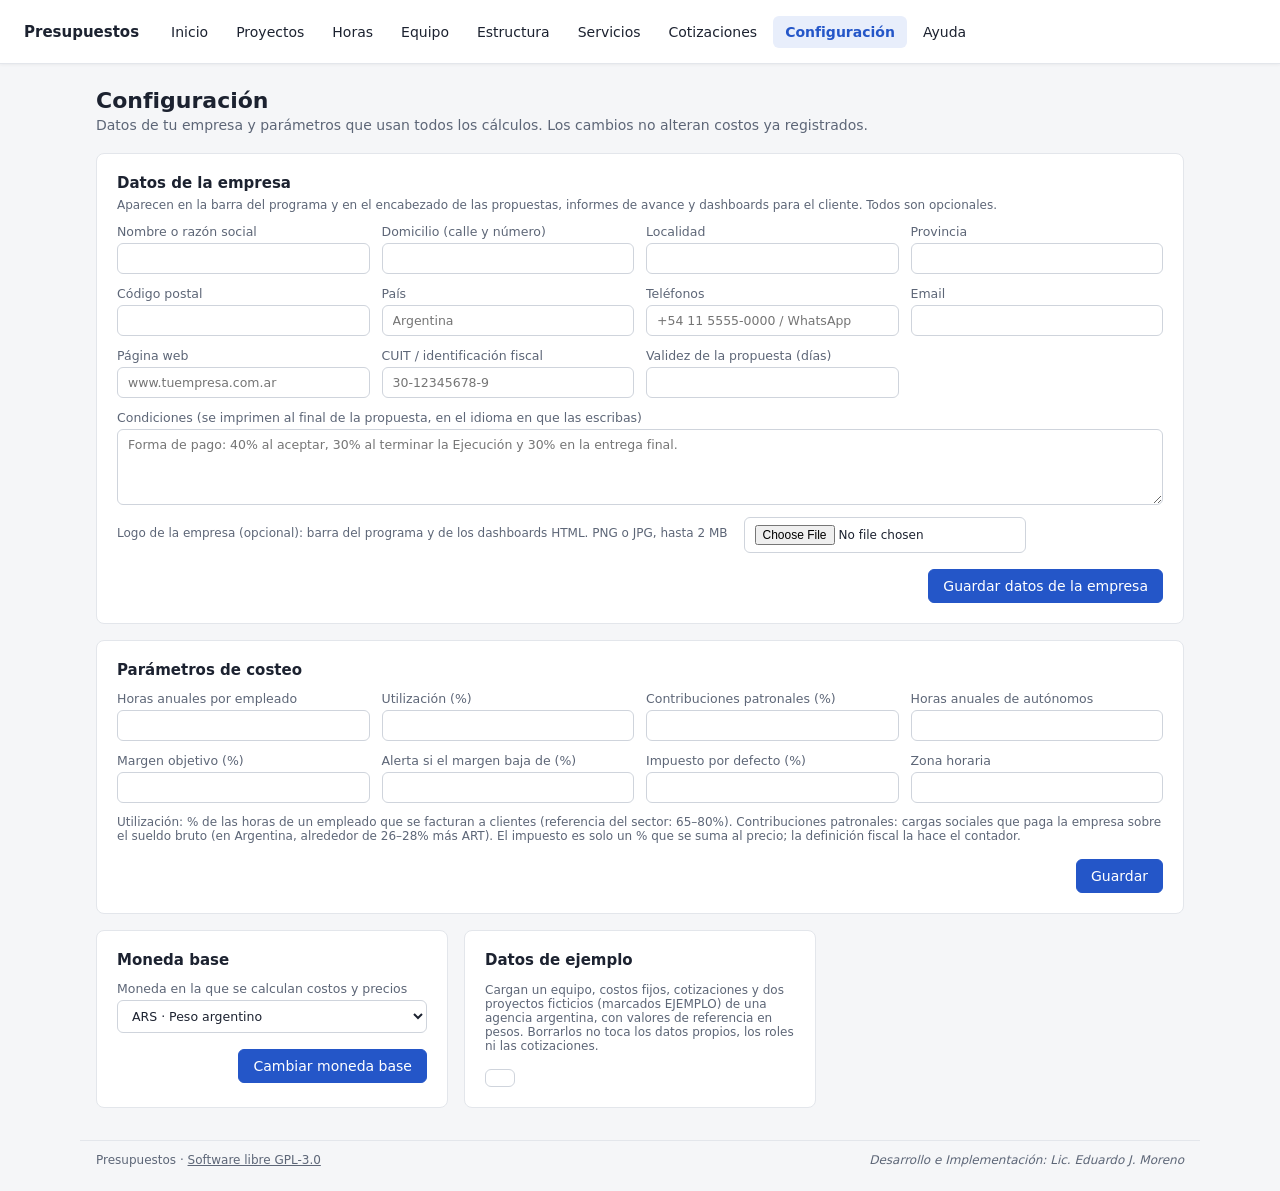
==== frontend/configuracion.html @ 63704be1 "Presupuestos y seguimiento de proyectos 0.5.0 Sistema local para agencias y consultoras de marketing" ====
<!doctype html>
<html lang="es">
<head>
  <meta charset="utf-8"><meta name="viewport" content="width=device-width, initial-scale=1">
  <title>Configuración · Presupuestos</title>
  <link rel="stylesheet" href="assets/app.css">
</head>
<body>
<main>
  <h1>Configuración</h1>
  <p class="sub">Datos de tu empresa y parámetros que usan todos los cálculos. Los cambios no alteran costos ya registrados.</p>
  <div class="grid g2">
    <form class="card" id="f-empresa" style="grid-column:1/-1">
      <h2>Datos de la empresa</h2>
      <p class="small muted" style="margin-top:-6px">Aparecen en la barra del programa y en el encabezado de las propuestas, informes de avance y dashboards para el cliente. Todos son opcionales.</p>
      <div class="grid" style="grid-template-columns:repeat(auto-fit,minmax(220px,1fr));gap:12px">
        <label>Nombre o razón social<input name="empresa_nombre" maxlength="160"></label>
        <label>Domicilio (calle y número)<input name="empresa_direccion" maxlength="255"></label>
        <label>Localidad<input name="empresa_localidad" maxlength="120"></label>
        <label>Provincia<input name="empresa_provincia" maxlength="120"></label>
        <label>Código postal<input name="empresa_cp" maxlength="20"></label>
        <label>País<input name="empresa_pais" maxlength="80" placeholder="Argentina"></label>
        <label>Teléfonos<input name="empresa_telefonos" maxlength="160" placeholder="+54 11 5555-0000 / WhatsApp"></label>
        <label>Email<input name="empresa_email" type="email" maxlength="160"></label>
        <label>Página web<input name="empresa_web" maxlength="160" placeholder="www.tuempresa.com.ar"></label>
        <label>CUIT / identificación fiscal<input name="empresa_id_fiscal" maxlength="60" placeholder="30-12345678-9"></label>
        <label>Validez de la propuesta (días)<input name="validez_dias" type="number" min="1" max="365" step="1"></label>
        <label style="grid-column:1/-1">Condiciones (se imprimen al final de la propuesta, en el idioma en que las escribas)
          <textarea name="condiciones" rows="4" placeholder="Forma de pago: 40% al aceptar, 30% al terminar la Ejecución y 30% en la entrega final."></textarea></label>
      </div>
      <div style="display:flex;gap:16px;align-items:center;flex-wrap:wrap;margin-top:12px">
        <div><div class="small muted" style="margin-bottom:4px">Logo de la empresa (opcional): barra del programa y de los dashboards HTML. PNG o JPG, hasta 2 MB</div>
          <img id="logo-prev" class="logo-prev" alt="Logo" hidden><div id="sin-logo" class="small muted" style="margin-top:4px"></div></div>
        <label class="small" style="flex-direction:row;align-items:center;gap:8px"><input type="file" id="logo-file" accept="image/png,image/jpeg"></label>
        <button type="button" class="danger" id="btn-quitar-logo" hidden onclick="quitarLogo()">Quitar logo</button>
      </div>
      <div class="actions"><button class="primary">Guardar datos de la empresa</button></div>
    </form>
    <form class="card" id="f-cfg" style="grid-column:1/-1">
      <h2>Parámetros de costeo</h2>
      <div class="grid" style="grid-template-columns:repeat(auto-fit,minmax(220px,1fr));gap:12px">
        <label>Horas anuales por empleado<input name="horas_anuales" type="number" step="1" min="1" required></label>
        <label>Utilización (%)<input name="utilizacion" type="number" step="0.1" min="1" max="100" data-pct="1" required></label>
        <label>Contribuciones patronales (%)<input name="ss_empresa_defecto" type="number" step="0.01" min="0" max="100" data-pct="1" required></label>
        <label>Horas anuales de autónomos<input name="horas_autonomos_anuales" type="number" step="1" min="0" required></label>
        <label>Margen objetivo (%)<input name="margen_defecto" type="number" step="0.1" min="0" max="99" data-pct="1" required></label>
        <label>Alerta si el margen baja de (%)<input name="margen_alerta" type="number" step="0.1" min="0" max="99" data-pct="1" required></label>
        <label>Impuesto por defecto (%)<input name="impuesto_defecto" type="number" step="0.01" min="0" max="100" data-pct="1" required></label>
        <label>Zona horaria<input name="zona_horaria" required></label>
      </div>
      <p class="small muted">Utilización: % de las horas de un empleado que se facturan a clientes (referencia del sector: 65–80%).
        Contribuciones patronales: cargas sociales que paga la empresa sobre el sueldo bruto (en Argentina, alrededor de 26–28% más ART).
        El impuesto es solo un % que se suma al precio; la definición fiscal la hace el contador.</p>
      <div class="actions"><button class="primary">Guardar</button></div>
    </form>
    <form class="card" id="f-moneda">
      <h2>Moneda base</h2>
      <label>Moneda en la que se calculan costos y precios<select name="moneda_base" data-monedas></select></label>
      <p class="small muted" id="moneda-nota"></p>
      <div class="actions"><button class="primary" id="btn-moneda">Cambiar moneda base</button></div>
    </form>
    <div class="card">
      <h2>Datos de ejemplo</h2>
      <p id="ej-estado" class="muted"></p>
      <p class="small muted">Cargan un equipo, costos fijos, cotizaciones y dos proyectos ficticios (marcados EJEMPLO) de una agencia argentina, con valores de referencia en pesos. Borrarlos no toca los datos propios, los roles ni las cotizaciones.</p>
      <div class="actions" style="justify-content:flex-start"><button id="btn-ej"></button></div>
    </div>
  </div>
</main>
<script src="assets/app.js"></script>
<script>
const f = document.getElementById('f-cfg'), fe = document.getElementById('f-empresa'), fm = document.getElementById('f-moneda');
let C = null;
function pintarLogo(hay) {
  const img = document.getElementById('logo-prev');
  img.hidden = !hay; if (hay) img.src = '/api/config/logo?t=' + Date.now();
  document.getElementById('sin-logo').textContent = hay ? 'Logo cargado' : 'Sin logo (es opcional)';
  document.getElementById('btn-quitar-logo').hidden = !hay;
  document.querySelectorAll('header.top .logo-top').forEach(a => {
    a.style.display = hay ? '' : 'none'; const i = a.querySelector('img'); if (hay) i.src = '/api/config/logo?t=' + Date.now();
  });
}
function pintarMoneda() {
  fm.moneda_base.value = C.moneda_base;
  fm.moneda_base.disabled = !C.puede_cambiar_base;
  document.getElementById('btn-moneda').hidden = !C.puede_cambiar_base;
  document.getElementById('moneda-nota').textContent = C.puede_cambiar_base
    ? 'Elegila antes de cargar datos. Las demás monedas (por ejemplo, USD) se convierten con las cotizaciones y se pueden mostrar en las propuestas.'
    : `La moneda base es ${C.moneda_base}. Solo se puede cambiar sin datos cargados (equipo, estructura, proyectos ni cotizaciones), porque todos los importes guardados están en esa moneda.`;
}
async function cargar() {
  C = await api('/config');
  llenarForm(f, C); llenarForm(fe, C); pintarLogo(C.tiene_logo); pintarMoneda();
  const ej = await api('/ejemplo'), b = document.getElementById('btn-ej');
  document.getElementById('ej-estado').textContent = ej.cargado ? 'Los datos de ejemplo están cargados.' : 'No hay datos de ejemplo cargados.';
  b.textContent = ej.cargado ? 'Borrar datos de ejemplo' : 'Cargar datos de ejemplo';
  b.className = ej.cargado ? 'danger' : 'primary';
  b.onclick = async () => {
    if (ej.cargado && !confirm('¿Borrar los datos de ejemplo?')) return;
    try { await api('/ejemplo', { method: ej.cargado ? 'DELETE' : 'POST' }); }
    catch (e) { return toast(e.message, true); }
    toast(ej.cargado ? 'Datos de ejemplo borrados' : 'Datos de ejemplo cargados'); cargar();
  };
}
async function guardar(d, msg) {
  try { C = await api('/config', { method: 'PUT', body: { ...C, ...d } }); toast(msg); return true; }
  catch (e) { toast(e.message, true); return false; }
}
f.addEventListener('submit', ev => { ev.preventDefault(); guardar(datosForm(f), 'Configuración guardada'); });
fe.addEventListener('submit', async ev => {
  ev.preventDefault();
  const d = datosForm(fe); d.validez_dias = Number(d.validez_dias || 30);
  if (await guardar(d, 'Datos de la empresa guardados'))
    document.querySelectorAll('header.top .brand').forEach(b => b.textContent = C.empresa_nombre || 'Presupuestos');
});
fm.addEventListener('submit', async ev => {
  ev.preventDefault();
  const nueva = fm.moneda_base.value;
  if (nueva === C.moneda_base) return toast('Esa ya es la moneda base');
  if (!confirm(`¿Usar ${nueva} como moneda base?`)) return;
  if (await guardar({ moneda_base: nueva }, 'Moneda base: ' + nueva)) setTimeout(() => location.reload(), 600);
});
document.getElementById('logo-file').addEventListener('change', ev => {
  const archivo = ev.target.files[0]; if (!archivo) return;
  if (archivo.size > 2 * 1024 * 1024) { toast('El logo supera 2 MB', true); ev.target.value = ''; return; }
  const lector = new FileReader();
  lector.onload = async () => {
    try { await api('/config/logo', { method: 'PUT', body: { data_url: lector.result } }); pintarLogo(true); toast('Logo guardado'); }
    catch (e) { toast(e.message, true); }
    ev.target.value = '';
  };
  lector.readAsDataURL(archivo);
});
async function quitarLogo() { await api('/config/logo', { method: 'DELETE' }); pintarLogo(false); toast('Logo quitado'); }
cargar();
</script>
</body>
</html>
---- frontend/assets/app.css ----
/* SPDX-License-Identifier: GPL-3.0-or-later
   Copyright (c) 2026 Eduardo José Moreno. Desarrollo e Implementación: Lic. Eduardo J. Moreno */
:root {
  --bg: #f5f6f8; --panel: #fff; --ink: #1c2230; --muted: #5d6677; --line: #e3e6eb;
  --accent: #2456c8; --accent-soft: #e8eefb; --ok: #1a7f37; --warn: #b26a00; --bad: #c62828;
  --radius: 8px; font-family: "Segoe UI", system-ui, sans-serif;
}
* { box-sizing: border-box; }
body { margin: 0; background: var(--bg); color: var(--ink); font-size: 14px; }
header.top { background: #fff; color: #1c2230; display: flex; align-items: center; gap: 20px; padding: 0 24px; height: 64px; border-bottom: 1px solid var(--line); box-shadow: 0 1px 3px rgba(20,25,35,.05); }
header.top .logo-top { display: flex; align-items: center; flex-shrink: 0; }
header.top .logo-top img { height: 40px; width: auto; display: block; }
header.top .brand { font-weight: 600; font-size: 15px; white-space: nowrap; color: #1c2230; }
header.top nav { display: flex; gap: 4px; overflow-x: auto; }
header.top nav a { color: #1c2230; text-decoration: none; padding: 8px 12px; border-radius: 6px; white-space: nowrap; }
header.top nav a:hover { background: #f0f2f5; }
header.top nav a.on { background: var(--accent-soft); color: var(--accent); font-weight: 600; }
main { max-width: 1120px; margin: 24px auto; padding: 0 16px; }
h1 { font-size: 22px; margin: 0 0 4px; }
.sub { color: var(--muted); margin: 0 0 20px; }
.grid { display: grid; gap: 16px; }
.g2 { grid-template-columns: repeat(auto-fit, minmax(320px, 1fr)); }
.g4 { grid-template-columns: repeat(auto-fit, minmax(200px, 1fr)); }
.card { background: var(--panel); border: 1px solid var(--line); border-radius: var(--radius); padding: 20px; }
.card h2 { font-size: 15px; margin: 0 0 12px; }
.kpi .label { color: var(--muted); font-size: 12.5px; }
.kpi .value { font-size: 24px; font-weight: 600; margin-top: 4px; }
.kpi .note { color: var(--muted); font-size: 12px; margin-top: 4px; }
table { width: 100%; border-collapse: collapse; }
th, td { text-align: left; padding: 8px 10px; border-bottom: 1px solid var(--line); vertical-align: top; }
th { font-size: 12px; color: var(--muted); font-weight: 600; text-transform: uppercase; letter-spacing: .03em; }
td.num, th.num { text-align: right; font-variant-numeric: tabular-nums; white-space: nowrap; }
tr:hover td { background: #fafbfc; }
.muted { color: var(--muted); }
.small { font-size: 12px; }
.tag { display: inline-block; padding: 2px 8px; border-radius: 99px; font-size: 11.5px; background: #eef0f3; color: var(--muted); }
.tag.emp { background: var(--accent-soft); color: var(--accent); }
.tag.ej { background: #fff4e0; color: var(--warn); }
form.row { display: flex; flex-wrap: wrap; gap: 12px; align-items: flex-end; }
label { display: flex; flex-direction: column; gap: 4px; font-size: 12.5px; color: var(--muted); }
input, select, textarea { font: inherit; padding: 7px 10px; border: 1px solid #cfd4dc; border-radius: 6px; background: #fff; color: var(--ink); min-width: 0; }
input:focus, select:focus { outline: 2px solid var(--accent-soft); border-color: var(--accent); }
button { font: inherit; padding: 8px 14px; border-radius: 6px; border: 1px solid #cfd4dc; background: #fff; cursor: pointer; }
button.primary { background: var(--accent); border-color: var(--accent); color: #fff; }
button.danger { color: var(--bad); }
button.link { border: none; background: none; color: var(--accent); padding: 4px 6px; }
button:disabled { opacity: .5; cursor: default; }
.actions { display: flex; gap: 8px; justify-content: flex-end; margin-top: 16px; }
.alert { padding: 12px 16px; border-radius: var(--radius); margin-bottom: 16px; border: 1px solid; }
.alert.warn { background: #fff8eb; border-color: #f3d39b; color: #7a4a00; }
.alert.info { background: var(--accent-soft); border-color: #c4d3f3; color: #1c3f8f; }
.help { display: inline-flex; width: 16px; height: 16px; border-radius: 50%; background: #e4e7ec; color: var(--muted); font-size: 11px; align-items: center; justify-content: center; cursor: help; margin-left: 4px; position: relative; font-weight: 600; }
.help:hover::after { content: attr(data-tip); position: absolute; left: 50%; top: 22px; transform: translateX(-50%); width: 260px; background: #1c2230; color: #fff; padding: 8px 10px; border-radius: 6px; font-size: 12px; font-weight: 400; line-height: 1.4; z-index: 10; text-transform: none; letter-spacing: 0; }
dialog { border: none; border-radius: 10px; padding: 24px; width: min(520px, 92vw); box-shadow: 0 10px 40px rgba(0,0,0,.2); }
dialog::backdrop { background: rgba(20,25,35,.4); }
dialog h2 { margin: 0 0 16px; font-size: 17px; }
dialog .fields { display: grid; grid-template-columns: 1fr 1fr; gap: 12px; }
dialog .fields .full { grid-column: 1 / -1; }
#toast { position: fixed; bottom: 24px; right: 24px; background: #1c2230; color: #fff; padding: 12px 16px; border-radius: 8px; opacity: 0; transition: opacity .2s; pointer-events: none; max-width: 360px; }
#toast.show { opacity: 1; }
#toast.err { background: var(--bad); }
.chart-box { position: relative; height: 280px; }
.formula { background: #f7f8fa; border: 1px solid var(--line); border-radius: 6px; padding: 10px 12px; font-family: Consolas, monospace; font-size: 12.5px; color: #39404f; }
@media (max-width: 640px) { header.top .brand { display: none; } header.top { padding: 0 12px; gap: 12px; } dialog .fields { grid-template-columns: 1fr; } }

.tag.ok { background: #e3f4e8; color: var(--ok); }
.tag.bad { background: #fdecec; color: var(--bad); }
.tag.warn { background: #fff4e0; color: var(--warn); }
.v-ok { color: var(--ok); } .v-warn { color: var(--warn); } .v-bad { color: var(--bad); }
.prog { position: relative; height: 8px; background: #e9ecf1; border-radius: 99px; min-width: 80px; }
.prog-fill { position: absolute; left: 0; top: 0; bottom: 0; background: var(--accent); border-radius: 99px; }
.prog-fill.atras { background: var(--warn); }
.prog-plan { position: absolute; top: -3px; bottom: -3px; width: 2px; background: #1c2230; }
.tabs { display: flex; gap: 4px; border-bottom: 1px solid var(--line); margin: 16px 0; }
.tabs button { border: none; background: none; border-bottom: 2px solid transparent; border-radius: 0; padding: 10px 14px; color: var(--muted); }
.tabs button.on { border-bottom-color: var(--accent); color: var(--ink); font-weight: 600; }
.etapas { display: grid; grid-template-columns: repeat(auto-fit, minmax(210px, 1fr)); gap: 12px; }
.etapa { border: 1px solid var(--line); border-radius: var(--radius); padding: 14px; background: #fff; cursor: pointer; }
.etapa:hover { border-color: #c4d3f3; }
.etapa .cab { display: flex; justify-content: space-between; align-items: center; gap: 8px; margin-bottom: 8px; }
.etapa .nom { font-weight: 600; }
.etapa .linea { font-size: 12px; color: var(--muted); margin-top: 6px; display: flex; gap: 6px; align-items: center; }
.gantt { width: 100%; overflow-x: auto; }
.gantt svg { display: block; min-width: 760px; }
.leyenda { display: flex; gap: 16px; flex-wrap: wrap; font-size: 12px; color: var(--muted); margin-top: 8px; }
.leyenda span { display: inline-flex; align-items: center; gap: 6px; }
.leyenda i { display: inline-block; width: 14px; height: 8px; border-radius: 2px; }
input.celda { width: 64px; text-align: right; padding: 5px 6px; }
input.celda.cambio { border-color: var(--accent); background: var(--accent-soft); }
td.total, th.total { background: #fafbfc; font-weight: 600; }
.kpi .value.ok { color: var(--ok); } .kpi .value.warn { color: var(--warn); } .kpi .value.bad { color: var(--bad); }
.bar-tools { display: flex; gap: 8px; flex-wrap: wrap; align-items: center; }

.exp-grupo { border: 1px solid var(--line); border-radius: 8px; padding: 12px 14px; margin-top: 12px; display: flex; flex-direction: column; gap: 8px; }
.exp-grupo strong { font-size: 12.5px; color: var(--muted); text-transform: uppercase; letter-spacing: .03em; }
label.opt { flex-direction: row; align-items: flex-start; gap: 8px; color: var(--ink); font-size: 13.5px; cursor: pointer; }
label.opt input { margin-top: 3px; }
footer.credito { max-width: 1120px; margin: 32px auto 24px; padding: 12px 16px 0; border-top: 1px solid var(--line); color: var(--muted); font-size: 12px; display: flex; justify-content: space-between; gap: 12px; flex-wrap: wrap; }
footer.credito .cred { font-style: italic; }
.logo-prev { max-width: 220px; max-height: 80px; border: 1px solid var(--line); border-radius: 6px; padding: 6px; background: #fff; }
button.btn-exp { padding: 5px 12px; font-size: 13px; }

tr.sel td { background: var(--accent-soft); }
.pres-items td { vertical-align: middle; padding: 6px 6px; }
.pres-items select { max-width: 170px; }
footer.credito a { color: inherit; }
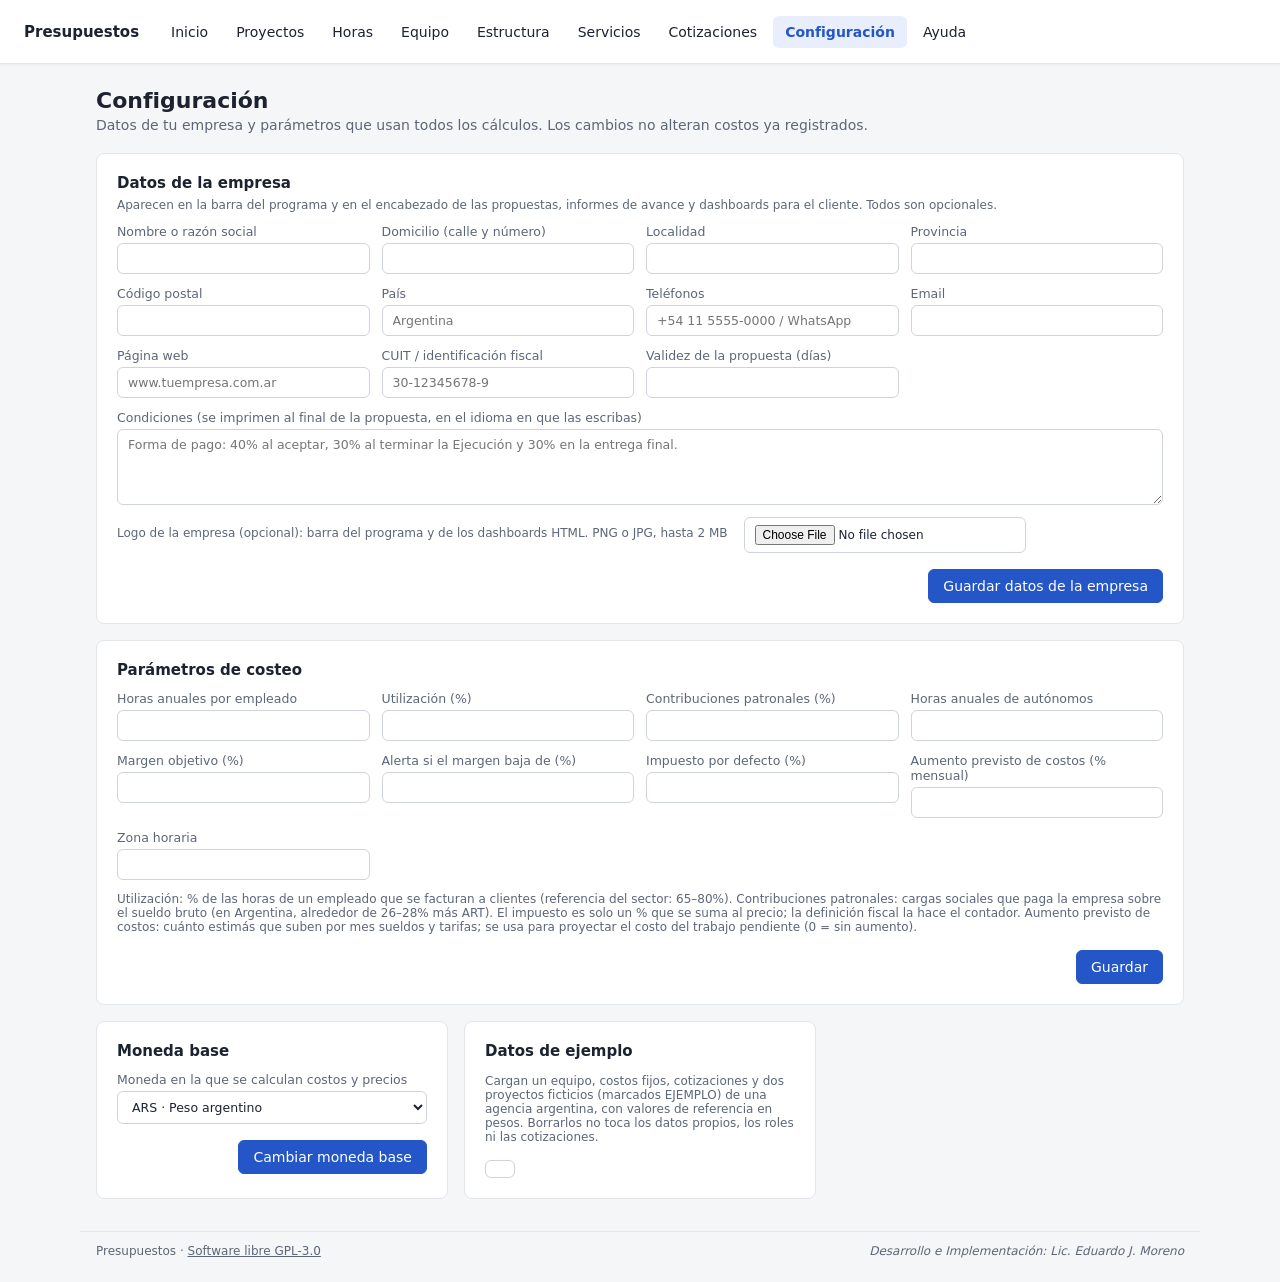
==== commit bc6bfd65: "Versión 0.6.0: contratos en dólares, ajuste por IPC y cotizaciones del BCRA - Moneda del contrato po" ====
--- a/frontend/configuracion.html
+++ b/frontend/configuracion.html
@@ -46,11 +46,13 @@
         <label>Margen objetivo (%)<input name="margen_defecto" type="number" step="0.1" min="0" max="99" data-pct="1" required></label>
         <label>Alerta si el margen baja de (%)<input name="margen_alerta" type="number" step="0.1" min="0" max="99" data-pct="1" required></label>
         <label>Impuesto por defecto (%)<input name="impuesto_defecto" type="number" step="0.01" min="0" max="100" data-pct="1" required></label>
+        <label>Aumento previsto de costos (% mensual)<input name="aumento_costos_mensual" type="number" step="0.1" min="0" max="100" data-pct="1"></label>
         <label>Zona horaria<input name="zona_horaria" required></label>
       </div>
       <p class="small muted">Utilización: % de las horas de un empleado que se facturan a clientes (referencia del sector: 65–80%).
         Contribuciones patronales: cargas sociales que paga la empresa sobre el sueldo bruto (en Argentina, alrededor de 26–28% más ART).
-        El impuesto es solo un % que se suma al precio; la definición fiscal la hace el contador.</p>
+        El impuesto es solo un % que se suma al precio; la definición fiscal la hace el contador.
+        Aumento previsto de costos: cuánto estimás que suben por mes sueldos y tarifas; se usa para proyectar el costo del trabajo pendiente (0 = sin aumento).</p>
       <div class="actions"><button class="primary">Guardar</button></div>
     </form>
     <form class="card" id="f-moneda">
--- a/frontend/assets/app.css
+++ b/frontend/assets/app.css
@@ -104,3 +104,4 @@
 .pres-items td { vertical-align: middle; padding: 6px 6px; }
 .pres-items select { max-width: 170px; }
 footer.credito a { color: inherit; }
+[hidden] { display: none !important; }
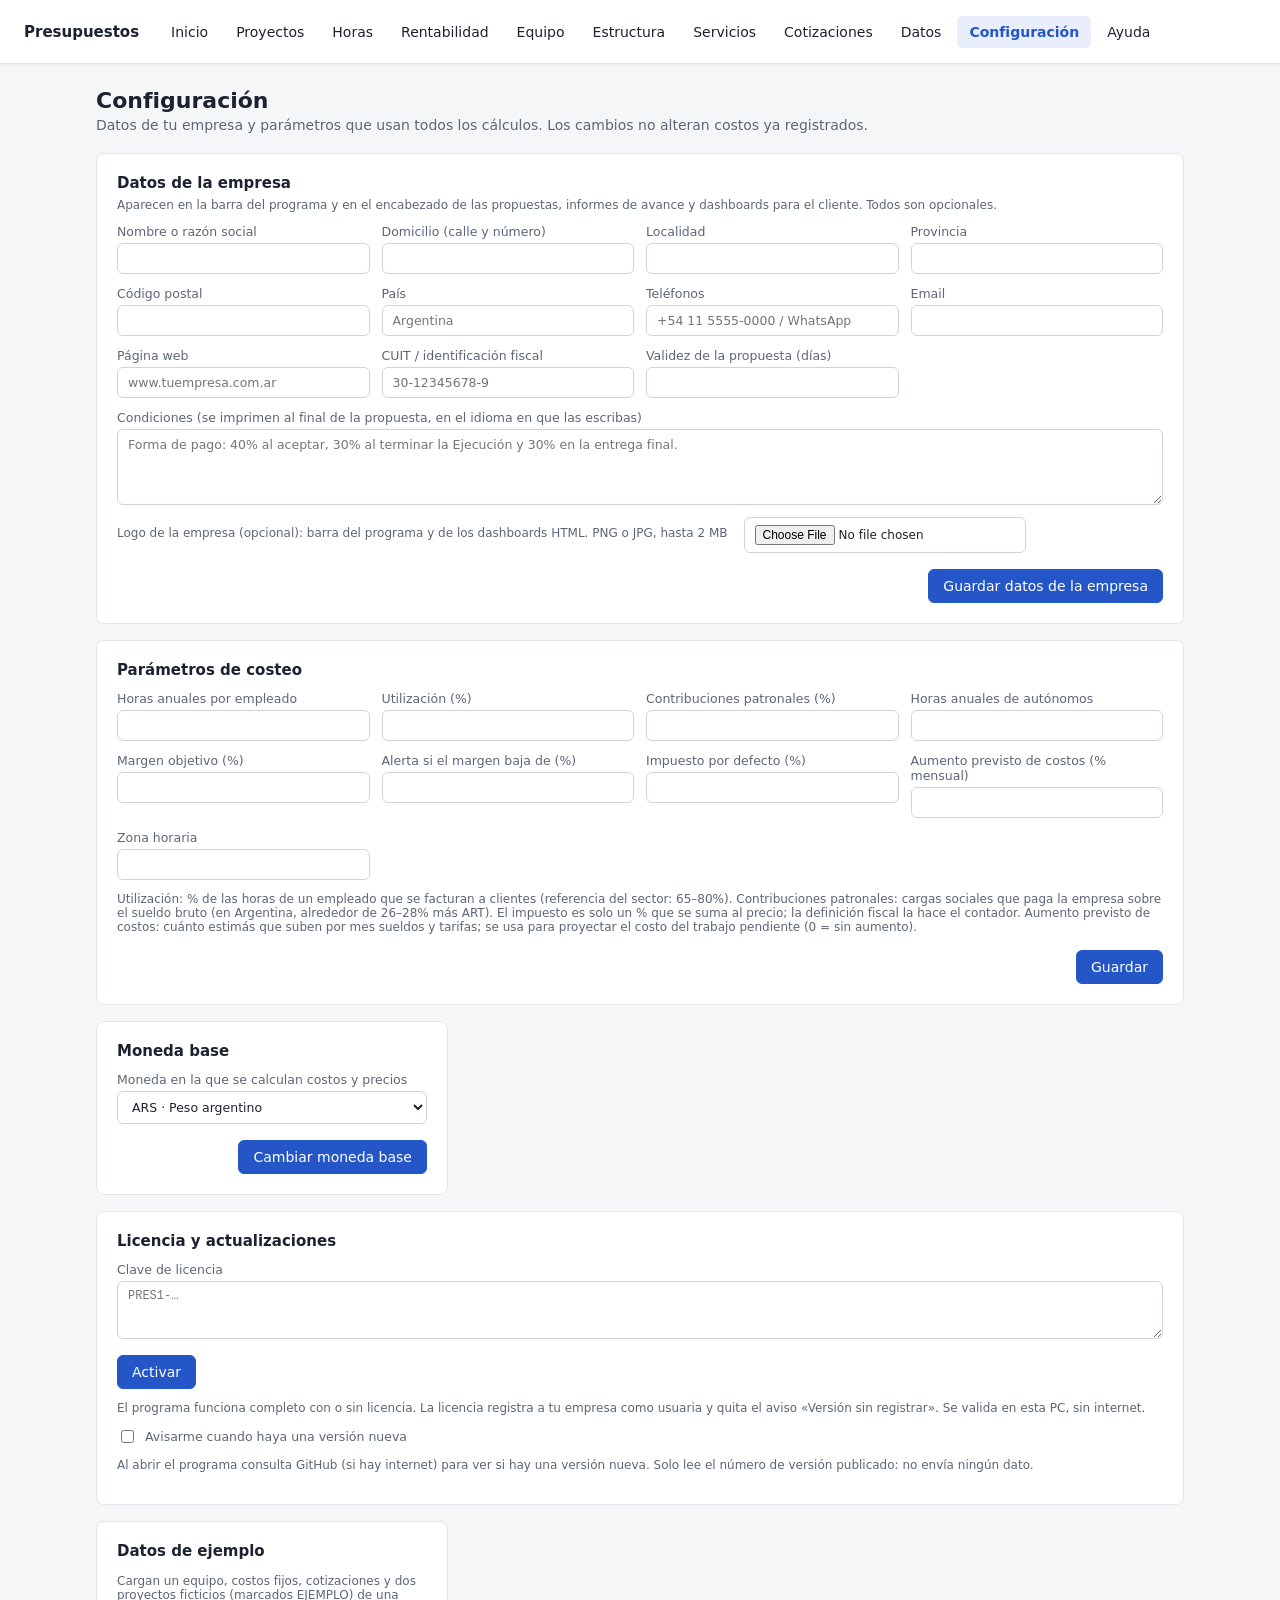
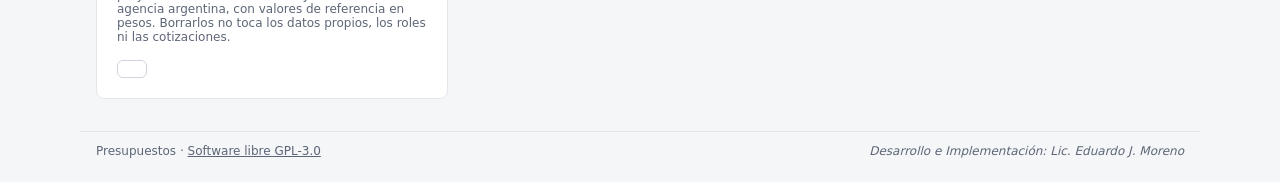
==== commit f62e896b: "Versión 0.8.0: licencia registrada, aviso de versión, respaldos e importación desde Excel - Licencia" ====
--- a/frontend/configuracion.html
+++ b/frontend/configuracion.html
@@ -61,6 +61,18 @@
       <p class="small muted" id="moneda-nota"></p>
       <div class="actions"><button class="primary" id="btn-moneda">Cambiar moneda base</button></div>
     </form>
+    <div class="card" id="licencia" style="grid-column:1/-1">
+      <h2>Licencia y actualizaciones</h2>
+      <div id="lic-estado"></div>
+      <form id="f-lic" style="margin-top:10px">
+        <label>Clave de licencia<textarea name="clave" rows="3" placeholder="PRES1-…" style="font-family:Consolas,monospace;font-size:12px" required></textarea></label>
+        <div class="actions" style="justify-content:flex-start"><button class="primary">Activar</button>
+          <button type="button" class="danger" id="btn-quitar-lic" onclick="quitarLicencia()" hidden>Quitar licencia</button></div>
+      </form>
+      <p class="small muted">El programa funciona completo con o sin licencia. La licencia registra a tu empresa como usuaria y quita el aviso «Versión sin registrar». Se valida en esta PC, sin internet.</p>
+      <label style="flex-direction:row;align-items:center;gap:8px;margin-top:12px"><input type="checkbox" id="chk-act"> Avisarme cuando haya una versión nueva</label>
+      <p class="small muted">Al abrir el programa consulta GitHub (si hay internet) para ver si hay una versión nueva. Solo lee el número de versión publicado: no envía ningún dato.</p>
+    </div>
     <div class="card">
       <h2>Datos de ejemplo</h2>
       <p id="ej-estado" class="muted"></p>
@@ -92,7 +104,7 @@
 }
 async function cargar() {
   C = await api('/config');
-  llenarForm(f, C); llenarForm(fe, C); pintarLogo(C.tiene_logo); pintarMoneda();
+  llenarForm(f, C); llenarForm(fe, C); pintarLogo(C.tiene_logo); pintarMoneda(); pintarLicencia();
   const ej = await api('/ejemplo'), b = document.getElementById('btn-ej');
   document.getElementById('ej-estado').textContent = ej.cargado ? 'Los datos de ejemplo están cargados.' : 'No hay datos de ejemplo cargados.';
   b.textContent = ej.cargado ? 'Borrar datos de ejemplo' : 'Cargar datos de ejemplo';
@@ -104,6 +116,30 @@
     toast(ej.cargado ? 'Datos de ejemplo borrados' : 'Datos de ejemplo cargados'); cargar();
   };
 }
+function pintarLicencia() {
+  const l = C.licencia_info || {}, est = document.getElementById('lic-estado');
+  const fecha = v => v ? fmtFecha(v) : 'sin vencimiento';
+  est.innerHTML = l.estado === 'registrada'
+    ? `<div class="alert info" style="margin:0"><strong>Licenciado a ${esc(l.titular)}</strong>${l.cuit ? ' · CUIT ' + esc(l.cuit) : ''} · licencia ${esc(l.numero || '')} · vence: ${fecha(l.vence)}</div>`
+    : l.estado === 'vencida'
+      ? `<div class="alert warn" style="margin:0">${esc(l.mensaje)} Titular: ${esc(l.titular)}. Pedí la renovación para seguir registrado.</div>`
+      : `<div class="alert warn" style="margin:0">Versión sin registrar. Si compraste una licencia, pegá la clave abajo.</div>`;
+  document.getElementById('btn-quitar-lic').hidden = l.estado === 'sin_licencia';
+  document.getElementById('chk-act').checked = C.buscar_actualizaciones !== false;
+}
+document.getElementById('f-lic').addEventListener('submit', async ev => {
+  ev.preventDefault();
+  try {
+    const r = await api('/licencia', { method: 'PUT', body: { clave: ev.target.clave.value } });
+    ev.target.reset(); toast(r.leyenda); C = await api('/config'); pintarLicencia();
+  } catch (e) { toast(e.message, true); }
+});
+async function quitarLicencia() {
+  if (!confirm('¿Quitar la licencia de esta PC?')) return;
+  await api('/licencia', { method: 'DELETE' }); C = await api('/config'); pintarLicencia(); toast('Licencia quitada');
+}
+document.getElementById('chk-act').addEventListener('change', ev =>
+  guardar({ buscar_actualizaciones: ev.target.checked }, ev.target.checked ? 'Se avisará cuando haya una versión nueva' : 'Aviso de versiones desactivado'));
 async function guardar(d, msg) {
   try { C = await api('/config', { method: 'PUT', body: { ...C, ...d } }); toast(msg); return true; }
   catch (e) { toast(e.message, true); return false; }
--- a/frontend/assets/app.css
+++ b/frontend/assets/app.css
@@ -105,3 +105,17 @@
 .pres-items select { max-width: 170px; }
 footer.credito a { color: inherit; }
 [hidden] { display: none !important; }
+/* tablas anchas: desplazamiento horizontal dentro de la tarjeta */
+.tabla-scroll { overflow-x: auto; }
+.tabla-scroll td:first-child { min-width: 150px; }
+td.nowrap { white-space: nowrap; }
+.link.nowrap, button.nowrap { white-space: nowrap; }
+dialog .fields > * { min-width: 0; } dialog .fields select, dialog .fields input { width: 100%; max-width: 100%; box-sizing: border-box; }
+tr.sub td { border-top: none; padding-top: 0; }
+tr.con-sub td { border-bottom: none; }
+dialog .fields input[type=checkbox] { width: auto; }
+.aviso-version { max-width: 1088px; margin: 12px auto 0; padding: 10px 16px; border-radius: var(--radius); background: #e3f4e8; border: 1px solid #b6e0c2; color: #14532d; font-size: 14px; display: flex; gap: 8px; align-items: center; flex-wrap: wrap; }
+.aviso-version button.link { margin-left: auto; font-size: 18px; color: #14532d; }
+footer.credito a.pie-aviso { color: var(--warn); }
+.zona-archivo { border: 2px dashed var(--line); border-radius: var(--radius); padding: 18px; text-align: center; color: var(--muted); }
+.zona-archivo.sobre { border-color: var(--accent); background: var(--accent-soft); }
